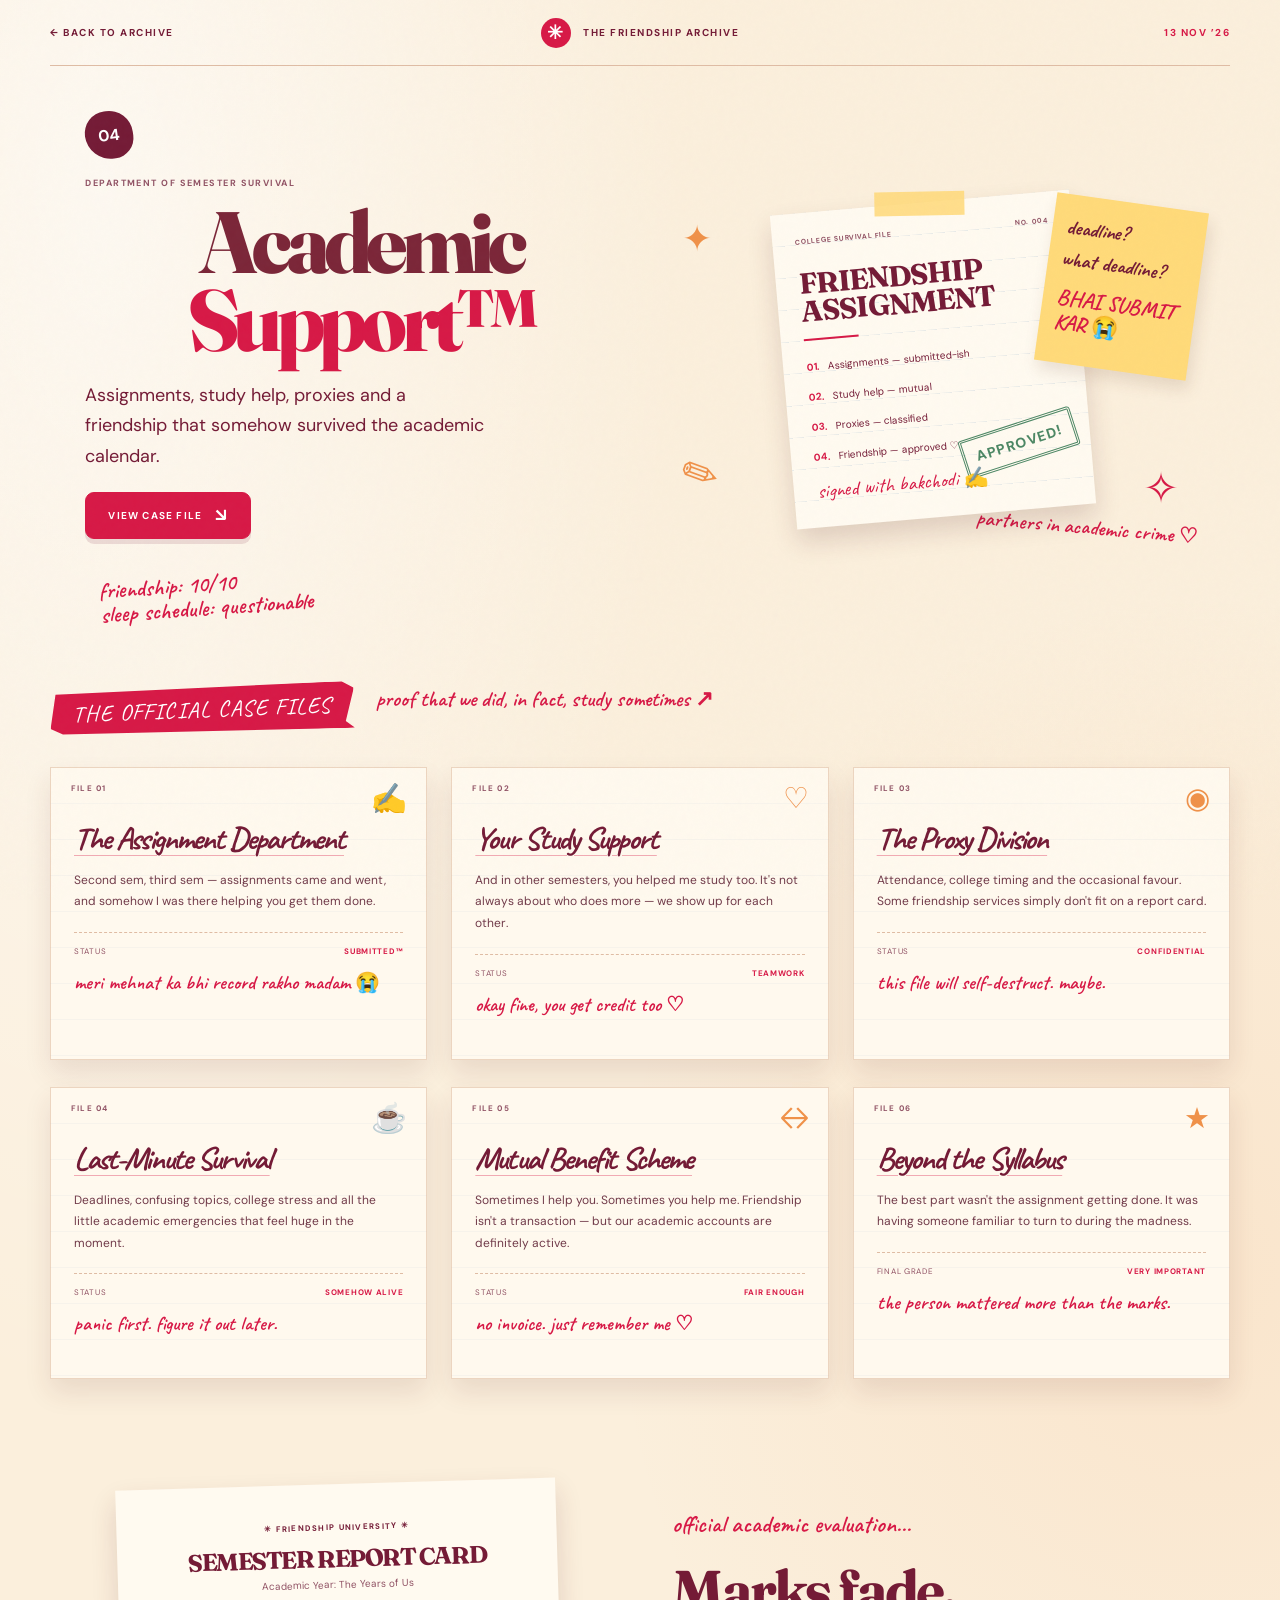
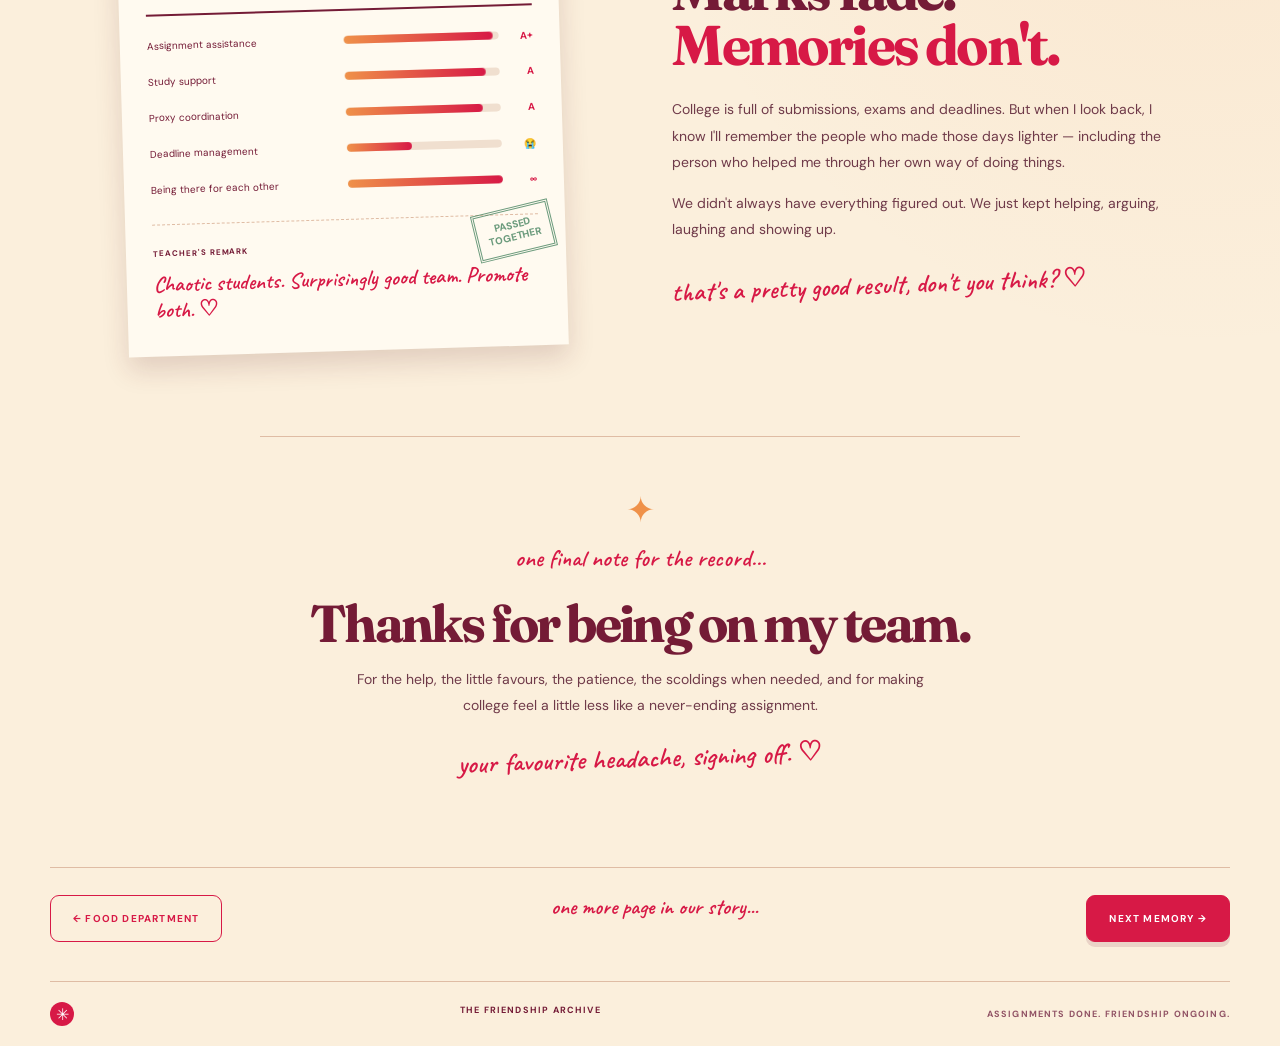
==== pages/academics.html @ fbe8f64c "Add Little Things page, audio assets, and update pages and styles for academics, food, and letter" ====
<!DOCTYPE html>
<html lang="en">
<head>
  <meta charset="UTF-8" />
  <meta name="viewport" content="width=device-width, initial-scale=1.0" />
  <meta name="theme-color" content="#fbefdc" />
  <meta name="description" content="Assignments, study sessions, proxies and semester survival — a little academic scrapbook for Darshika." />

  <title>04 — Academic Support™ | The Friendship Archive</title>

  <link rel="preconnect" href="https://fonts.googleapis.com" />
  <link rel="preconnect" href="https://fonts.gstatic.com" crossorigin />
  <link href="https://fonts.googleapis.com/css2?family=Caveat:wght@400;500;600;700&family=DM+Sans:wght@400;500;600;700&family=Fraunces:opsz,wght@9..144,600;9..144,700;9..144,800&display=swap" rel="stylesheet" />

  <link rel="stylesheet" href="../css/styles.css" />
  <link rel="stylesheet" href="../css/academics.css" />
</head>

<body class="academics-page">
  <div class="page-transition" aria-hidden="true"></div>

  <header class="academic-header">
    <a href="archive.html" class="academic-back">← BACK TO ARCHIVE</a>

    <a href="index.html" class="academic-brand">
      <span class="academic-brand-icon">✳</span>
      <span>THE FRIENDSHIP ARCHIVE</span>
    </a>

    <span class="academic-date">13 NOV ’26</span>
  </header>

  <main>
    <!-- HERO -->
    <section class="academic-hero academic-reveal">
      <div class="academic-hero-copy">
        <span class="academic-number">04</span>
        <p class="academic-eyebrow">DEPARTMENT OF SEMESTER SURVIVAL</p>

        <h1>Academic<br /><span>Support™</span></h1>

        <p class="academic-intro">
          Assignments, study help, proxies and a friendship that somehow
          survived the academic calendar.
        </p>

        <a href="#academic-memories" class="academic-button">
          VIEW CASE FILE <span>↘</span>
        </a>

        <p class="academic-handwriting academic-hero-note">
          friendship: 10/10<br />sleep schedule: questionable
        </p>
      </div>

      <div class="academic-hero-art">
        <span class="academic-doodle academic-star-one">✦</span>
        <span class="academic-doodle academic-star-two">✧</span>

        <div class="academic-paper">
          <span class="academic-tape"></span>
          <div class="academic-paper-top">
            <span>COLLEGE SURVIVAL FILE</span>
            <span>NO. 004</span>
          </div>

          <h2>FRIENDSHIP<br />ASSIGNMENT</h2>
          <div class="academic-paper-line"></div>

          <p><span>01.</span> Assignments — submitted-ish</p>
          <p><span>02.</span> Study help — mutual</p>
          <p><span>03.</span> Proxies — classified</p>
          <p><span>04.</span> Friendship — approved ♡</p>

          <div class="academic-approved">APPROVED!</div>
          <p class="academic-paper-sign">signed with bakchodi ✍</p>
        </div>

        <div class="academic-sticky">
          <p>deadline?</p>
          <p>what deadline?</p>
          <p class="academic-sticky-red">BHAI SUBMIT KAR 😭</p>
        </div>

        <span class="academic-pencil">✎</span>
        <span class="academic-hero-caption academic-handwriting">
          partners in academic crime ♡
        </span>
      </div>
    </section>

    <!-- MEMORY SECTION -->
    <section class="academic-memories" id="academic-memories">
      <div class="academic-section-heading">
        <span class="academic-ribbon">THE OFFICIAL CASE FILES</span>
        <p class="academic-handwriting">proof that we did, in fact, study sometimes ↗</p>
      </div>

      <div class="academic-grid">
        <article class="academic-card academic-card-one academic-reveal">
          <span class="academic-file-number">FILE 01</span>
          <span class="academic-card-icon">✍</span>
          <h2>The Assignment Department</h2>
          <p>
            Second sem, third sem — assignments came and went, and somehow
            I was there helping you get them done.
          </p>
          <div class="academic-card-footer">
            <span>STATUS</span>
            <strong>SUBMITTED™</strong>
          </div>
          <p class="academic-handwriting">meri mehnat ka bhi record rakho madam 😭</p>
        </article>

        <article class="academic-card academic-card-two academic-reveal">
          <span class="academic-file-number">FILE 02</span>
          <span class="academic-card-icon">♡</span>
          <h2>Your Study Support</h2>
          <p>
            And in other semesters, you helped me study too. It's not always
            about who does more — we show up for each other.
          </p>
          <div class="academic-card-footer">
            <span>STATUS</span>
            <strong>TEAMWORK</strong>
          </div>
          <p class="academic-handwriting">okay fine, you get credit too ♡</p>
        </article>

        <article class="academic-card academic-card-three academic-reveal">
          <span class="academic-file-number">FILE 03</span>
          <span class="academic-card-icon">◉</span>
          <h2>The Proxy Division</h2>
          <p>
            Attendance, college timing and the occasional favour. Some
            friendship services simply don't fit on a report card.
          </p>
          <div class="academic-card-footer">
            <span>STATUS</span>
            <strong>CONFIDENTIAL</strong>
          </div>
          <p class="academic-handwriting">this file will self-destruct. maybe.</p>
        </article>

        <article class="academic-card academic-card-four academic-reveal">
          <span class="academic-file-number">FILE 04</span>
          <span class="academic-card-icon">☕</span>
          <h2>Last-Minute Survival</h2>
          <p>
            Deadlines, confusing topics, college stress and all the little
            academic emergencies that feel huge in the moment.
          </p>
          <div class="academic-card-footer">
            <span>STATUS</span>
            <strong>SOMEHOW ALIVE</strong>
          </div>
          <p class="academic-handwriting">panic first. figure it out later.</p>
        </article>

        <article class="academic-card academic-card-five academic-reveal">
          <span class="academic-file-number">FILE 05</span>
          <span class="academic-card-icon">↔</span>
          <h2>Mutual Benefit Scheme</h2>
          <p>
            Sometimes I help you. Sometimes you help me. Friendship isn't
            a transaction — but our academic accounts are definitely active.
          </p>
          <div class="academic-card-footer">
            <span>STATUS</span>
            <strong>FAIR ENOUGH</strong>
          </div>
          <p class="academic-handwriting">no invoice. just remember me ♡</p>
        </article>

        <article class="academic-card academic-card-six academic-reveal">
          <span class="academic-file-number">FILE 06</span>
          <span class="academic-card-icon">★</span>
          <h2>Beyond the Syllabus</h2>
          <p>
            The best part wasn't the assignment getting done. It was having
            someone familiar to turn to during the madness.
          </p>
          <div class="academic-card-footer">
            <span>FINAL GRADE</span>
            <strong>VERY IMPORTANT</strong>
          </div>
          <p class="academic-handwriting">the person mattered more than the marks.</p>
        </article>
      </div>
    </section>

    <!-- REPORT CARD -->
    <section class="academic-report academic-reveal">
      <div class="academic-report-paper">
        <div class="academic-report-heading">
          <span>✳ FRIENDSHIP UNIVERSITY ✳</span>
          <h2>SEMESTER REPORT CARD</h2>
          <p>Academic Year: The Years of Us</p>
        </div>

        <div class="academic-report-row">
          <span>Assignment assistance</span>
          <div class="academic-grade-bar"><span style="--grade: 96%"></span></div>
          <strong>A+</strong>
        </div>

        <div class="academic-report-row">
          <span>Study support</span>
          <div class="academic-grade-bar"><span style="--grade: 91%"></span></div>
          <strong>A</strong>
        </div>

        <div class="academic-report-row">
          <span>Proxy coordination</span>
          <div class="academic-grade-bar"><span style="--grade: 88%"></span></div>
          <strong>A</strong>
        </div>

        <div class="academic-report-row">
          <span>Deadline management</span>
          <div class="academic-grade-bar"><span style="--grade: 42%"></span></div>
          <strong>😭</strong>
        </div>

        <div class="academic-report-row">
          <span>Being there for each other</span>
          <div class="academic-grade-bar"><span style="--grade: 100%"></span></div>
          <strong>∞</strong>
        </div>

        <div class="academic-report-bottom">
          <span>TEACHER'S REMARK</span>
          <p class="academic-handwriting">
            Chaotic students. Surprisingly good team. Promote both. ♡
          </p>
        </div>

        <span class="academic-report-stamp">PASSED<br />TOGETHER</span>
      </div>

      <div class="academic-report-copy">
        <p class="academic-handwriting">official academic evaluation...</p>
        <h2>Marks fade.<br /><span>Memories don't.</span></h2>
        <p>
          College is full of submissions, exams and deadlines. But when I
          look back, I know I'll remember the people who made those days
          lighter — including the person who helped me through her own way
          of doing things.
        </p>
        <p>
          We didn't always have everything figured out. We just kept helping,
          arguing, laughing and showing up.
        </p>
        <p class="academic-handwriting academic-report-signoff">
          that's a pretty good result, don't you think? ♡
        </p>
      </div>
    </section>

    <!-- FINAL NOTE -->
    <section class="academic-ending academic-reveal">
      <span class="academic-ending-star">✦</span>
      <p class="academic-handwriting">one final note for the record...</p>
      <h2>Thanks for being on my team.</h2>
      <p>
        For the help, the little favours, the patience, the scoldings when
        needed, and for making college feel a little less like a never-ending
        assignment.
      </p>
      <p class="academic-handwriting academic-ending-signature">
        your favourite headache, signing off. ♡
      </p>
    </section>

    <!-- NAVIGATION -->
    <nav class="academic-navigation" aria-label="Memory navigation">
      <a href="food.html" class="academic-button academic-button-outline">← FOOD DEPARTMENT</a>
      <p class="academic-handwriting">one more page in our story...</p>
      <a href="letter.html" class="academic-button">NEXT MEMORY →</a>
    </nav>
  </main>

  <footer class="academic-footer">
    <span>✳</span>
    <p>THE FRIENDSHIP ARCHIVE</p>
    <span>ASSIGNMENTS DONE. FRIENDSHIP ONGOING.</span>
  </footer>

  <script src="../js/academics.js"></script>
</body>
</html>
---- css/styles.css ----
@import url('https://fonts.googleapis.com/css2?family=Caveat:wght@400;500;600;700&family=DM+Sans:wght@400;500;600;700;800&family=Fraunces:opsz,wght@9..144,500;9..144,600;9..144,700;9..144,800&display=swap');

:root {
  --red: #f52b50;
  --red-deep: #c92342;
  --yellow: #ffcf40;
  --orange: #ff8b42;
  --cream: #fff0e7;
  --paper: #fffaf4;
  --berry: #7b2638;
  --ink: #3c2028;
  --line: rgba(123, 38, 56, .18);
  --display: "Fraunces", Georgia, serif;
  --body: "DM Sans", Arial, sans-serif;
  --hand: "Caveat", cursive;
  --page: min(1120px, calc(100% - 48px));
}
* { box-sizing: border-box; }
html { scroll-behavior: smooth; }
body {
  margin: 0; color: var(--berry); background: var(--cream);
  font-family: var(--body); overflow-x: hidden;
}
body::before {
  content: ""; position: fixed; inset: 0; pointer-events: none; z-index: 10;
  opacity: .12; background-image: url("data:image/svg+xml,%3Csvg viewBox='0 0 180 180' xmlns='http://www.w3.org/2000/svg'%3E%3Cfilter id='n'%3E%3CfeTurbulence type='fractalNoise' baseFrequency='.9' numOctaves='3' stitchTiles='stitch'/%3E%3C/filter%3E%3Crect width='100%25' height='100%25' filter='url(%23n)' opacity='.2'/%3E%3C/svg%3E");
}
a { color: inherit; text-decoration: none; }
.topbar {
  width: var(--page); margin: auto; height: 78px; display: flex; align-items: center;
  justify-content: space-between; border-bottom: 1px solid var(--line); position: relative; z-index: 2;
}
.brand { display: inline-flex; align-items: center; gap: 10px; font-size: 11px; font-weight: 800; letter-spacing: .13em; }
.brand-mark { display: grid; place-items: center; width: 30px; height: 30px; background: var(--red); color: white; border-radius: 50%; font-size: 19px; }
.top-date { font-size: 11px; font-weight: 800; letter-spacing: .12em; }
.top-date span { color: var(--red); }
.section-wrap { width: var(--page); max-width: 1120px; margin-inline: auto; position: relative; }
.hero { min-height: 690px; padding: 76px 0 48px; display: flex; flex-direction: column; align-items: center; }
.hero-kicker, .section-label { font-size: 10px; font-weight: 800; letter-spacing: .16em; display: flex; align-items: center; gap: 10px; }
.tiny-star { color: var(--red); font-size: 16px; }
.hero-title-wrap { position: relative; margin: 25px 0 0; }
h1, h2, h3, p { margin-top: 0; }
h1 { font-family: var(--display); font-weight: 800; font-size: clamp(64px, 10.2vw, 126px); letter-spacing: -.075em; line-height: .96; margin-bottom: 32px; text-align: center; color: var(--berry); }
h1 span { color: var(--red); display: block; }
.burst { position: absolute; right: -35px; top: 5px; font-size: 50px; color: var(--orange); transform: rotate(15deg); }
.hand-note { font-family: var(--hand); font-size: 23px; font-weight: 600; line-height: 1.1; }
.note-left { position: absolute; left: -75px; top: 4px; transform: rotate(-12deg); color: var(--red); }
.hero-card {
  width: min(530px, 92%); background: var(--yellow); border: 2px solid var(--berry);
  padding: 36px 32px 30px; text-align: center; position: relative; transform: rotate(-1deg);
  box-shadow: 8px 9px 0 var(--red);
}
.tape { position: absolute; width: 80px; height: 22px; background: rgba(255,255,255,.56); top: -11px; }
.tape-left { left: 28px; transform: rotate(-9deg); }.tape-right { right: 25px; transform: rotate(8deg); }
.hero-subtitle { font-family: var(--display); font-size: clamp(25px, 4vw, 38px); font-weight: 700; line-height: 1.13; margin-bottom: 13px; letter-spacing: -.04em; }
.doodle-row { display: flex; justify-content: center; gap: 22px; font-size: 22px; color: var(--red); margin: 12px 0; }
.doodle-row span:nth-child(2) { color: var(--berry); }.doodle-row span:nth-child(3) { color: var(--orange); }
.hero-aside { font-family: var(--hand); font-size: 24px; margin: 0 0 22px; }
.primary-btn { display: inline-flex; align-items: center; gap: 18px; background: var(--red); color: white; border: 2px solid var(--berry); padding: 15px 21px; font-size: 11px; font-weight: 800; letter-spacing: .08em; box-shadow: 4px 4px 0 var(--berry); transition: transform .2s, box-shadow .2s; }
.primary-btn:hover { transform: translate(3px,3px); box-shadow: 1px 1px 0 var(--berry); }
.primary-btn span { font-size: 17px; }
.hero-footer { width: min(650px, 100%); display: flex; justify-content: space-between; align-items: center; margin-top: 36px; gap: 12px; }
.hero-footer .hand-note { font-size: 20px; transform: rotate(-3deg); }
.footer-doodles { font-size: 23px; white-space: nowrap; }
.vertical-note { position: absolute; right: -18px; top: 45%; writing-mode: vertical-rl; font-size: 9px; letter-spacing: .18em; font-weight: 800; color: #b27d7b; }
.sticker { position: absolute; display: grid; place-items: center; text-align: center; font-weight: 800; font-size: 11px; line-height: 1.1; }
.sticker-sun { top: 110px; left: 5%; width: 86px; height: 86px; background: var(--orange); border-radius: 48% 52% 45% 55%; color: white; transform: rotate(-12deg); box-shadow: 3px 4px 0 var(--berry); }
.sticker-cherry { top: 265px; right: 8%; font-size: 43px; transform: rotate(12deg); }
.scribble-one { position: absolute; right: 13%; top: 190px; color: var(--red); font-family: var(--hand); font-size: 24px; transform: rotate(8deg); }
.intro { padding: 95px 0 115px; border-top: 1px dashed rgba(123,38,56,.25); }
.section-label { color: var(--red-deep); }
.section-label > span:first-child { background: var(--red); color: white; border-radius: 50%; width: 27px; height: 27px; display: grid; place-items: center; letter-spacing: 0; }
.label-line { height: 1px; flex: 1; background: var(--line); }
.intro-grid { display: grid; grid-template-columns: 1.1fr .7fr; gap: 60px; align-items: end; margin: 45px 0 62px; }
.eyebrow { color: var(--red-deep); text-transform: uppercase; font-size: 10px; font-weight: 800; letter-spacing: .16em; margin-bottom: 15px; }
h2 { font-family: var(--display); font-size: clamp(43px, 6.5vw, 75px); line-height: .99; letter-spacing: -.06em; margin-bottom: 0; font-weight: 700; }
h2 em { color: var(--red); font-weight: 600; }
.intro-copy { max-width: 340px; font-size: 15px; line-height: 1.85; margin: 0 0 5px; }
.intro-copy .hand-note { color: var(--red); white-space: nowrap; }
.memory-grid { display: grid; grid-template-columns: repeat(4, 1fr); gap: 18px; }
.memory-card { min-height: 255px; padding: 22px 20px 20px; border: 1.5px solid var(--berry); position: relative; display: flex; flex-direction: column; box-shadow: 5px 6px 0 var(--berry); transition: transform .25s ease, box-shadow .25s ease; }
.memory-card:hover { transform: translateY(-8px) rotate(0deg); box-shadow: 8px 12px 0 var(--berry); }
.card-red { background: var(--red); color: white; }.card-yellow { background: var(--yellow); }.card-cream { background: var(--paper); }.card-orange { background: var(--orange); }
.tilt-left { transform: rotate(-2deg); }.tilt-right { transform: rotate(2deg); }
.card-index { font-size: 8px; letter-spacing: .13em; font-weight: 800; opacity: .8; }
.card-emoji { font-size: 31px; margin: 24px 0 13px; }
.memory-card h3 { font-family: var(--display); font-size: 23px; line-height: 1.05; letter-spacing: -.04em; margin-bottom: 10px; }
.memory-card p { font-size: 12px; line-height: 1.6; margin-bottom: 24px; }
.card-scribble { font-family: var(--hand); font-size: 20px; margin-top: auto; transform: rotate(-3deg); }
.promise { padding: 25px 0 110px; }
.promise-panel { margin: 40px auto 0; max-width: 770px; padding: 54px clamp(25px, 7vw, 80px) 45px; background: var(--paper); border: 2px solid var(--berry); box-shadow: 9px 10px 0 var(--yellow); position: relative; }
.promise-panel h2 { font-size: clamp(48px, 7vw, 82px); margin-bottom: 20px; }
.promise-copy { line-height: 1.7; font-size: 14px; max-width: 480px; }
.receipt { max-width: 500px; background: #fff8e9; border: 1px dashed #bd8b7c; padding: 23px 22px 15px; margin-top: 28px; font-size: 11px; }
.receipt-row { display: flex; justify-content: space-between; gap: 12px; padding: 10px 0; border-bottom: 1px dotted #e0c5b8; }
.receipt-row strong { font-size: 9px; letter-spacing: .05em; text-align: right; }
.status { color: var(--red); }
.receipt-divider { height: 6px; border-top: 1px dashed #bd8b7c; border-bottom: 1px dashed #bd8b7c; margin-top: 12px; }
.receipt-foot { font-family: var(--hand); font-size: 22px; text-align: center; margin: 15px 0 0; }
.promise-sticker { position: absolute; top: 75px; right: 8%; background: var(--red); color: white; width: 82px; height: 82px; display: grid; place-items: center; text-align: center; border-radius: 50%; font-size: 10px; font-weight: 800; transform: rotate(12deg); box-shadow: 3px 4px 0 var(--berry); }
.promise-note { display: block; text-align: right; color: var(--red); margin-top: 22px; transform: rotate(-2deg); }
.ending { min-height: 480px; background: var(--red); color: white; padding: 80px 8%; margin-bottom: 60px; overflow: hidden; }
.ending .eyebrow { color: #ffe29a; }.ending h2 { font-size: clamp(50px, 8vw, 90px); }.ending h2 em { color: var(--yellow); }
.ending-copy { max-width: 430px; font-size: 14px; line-height: 1.8; margin-top: 25px; color: #fff0e7; }
.ending-spark { position: absolute; right: 16%; top: 54px; font-size: 62px; color: var(--yellow); transform: rotate(14deg); }
.signature { font-family: var(--hand); font-size: 26px; margin-top: 35px; }.signature span { color: var(--yellow); }
.sticker-star { right: 8%; bottom: 60px; background: var(--yellow); color: var(--berry); width: 105px; height: 105px; clip-path: polygon(50% 0%,61% 13%,78% 7%,83% 25%,100% 34%,89% 50%,100% 67%,80% 75%,77% 94%,58% 88%,45% 100%,34% 83%,15% 86%,17% 66%,0 54%,13% 38%,8% 20%,29% 20%); transform: rotate(9deg); }
.footer { width: var(--page); margin: auto; padding: 0 0 28px; display: flex; justify-content: space-between; gap: 15px; font-size: 9px; letter-spacing: .1em; font-weight: 800; color: #a86b71; }
@media (max-width: 850px) {
  .memory-grid { grid-template-columns: repeat(2, 1fr); gap: 22px; }
  .intro-grid { gap: 30px; grid-template-columns: 1fr .8fr; }
  .sticker-sun { left: 0; top: 90px; transform: scale(.8) rotate(-12deg); }
  .sticker-cherry { right: 2%; top: 260px; }
  .scribble-one { right: 4%; }
  .vertical-note { display: none; }
}
@media (max-width: 600px) {
  :root { --page: calc(100% - 34px); }
  .topbar { height: 65px; }.brand { font-size: 9px; gap: 7px; letter-spacing: .08em; }.brand-mark { width: 26px; height: 26px; }
  .hero { min-height: auto; padding: 72px 0 55px; }
  .hero-kicker { font-size: 8px; letter-spacing: .11em; }
  .hero-title-wrap { margin-top: 38px; width: 100%; }
  h1 { font-size: clamp(57px, 16vw, 88px); margin-bottom: 27px; }
  .note-left { left: 2px; top: -28px; font-size: 20px; }.burst { right: 1px; top: -19px; font-size: 34px; }
  .hero-card { width: calc(100% - 12px); padding: 31px 17px 25px; box-shadow: 5px 6px 0 var(--red); }
  .hero-subtitle { font-size: 29px; }.hero-aside { font-size: 21px; }
  .sticker-sun { top: 10px; left: -10px; width: 65px; height: 65px; font-size: 9px; }
  .sticker-cherry { top: 265px; right: -5px; font-size: 31px; }.scribble-one { top: auto; bottom: 28px; right: 7px; font-size: 20px; }
  .hero-footer { margin-top: 27px; align-items: flex-start; }.hero-footer .hand-note { font-size: 18px; max-width: 220px; }.footer-doodles { font-size: 18px; }
  .intro { padding: 68px 0 80px; }.section-label { font-size: 8px; letter-spacing: .1em; gap: 7px; }.section-label > span:first-child { width: 24px; height: 24px; }
  .intro-grid { display: block; margin: 35px 0 43px; }.intro-grid h2 { font-size: 49px; }.intro-copy { margin-top: 23px; font-size: 14px; }
  .memory-grid { gap: 15px; }.memory-card { min-height: 238px; padding: 17px 14px; box-shadow: 4px 5px 0 var(--berry); }.card-emoji { margin: 22px 0 12px; font-size: 27px; }.memory-card h3 { font-size: 20px; }.memory-card p { font-size: 11px; }.card-index { font-size: 7px; }
  .promise { padding: 10px 0 80px; }.promise-panel { padding: 43px 20px 32px; margin-top: 32px; box-shadow: 6px 7px 0 var(--yellow); }.promise-panel h2 { font-size: 56px; }.promise-sticker { top: 18px; right: 12px; width: 65px; height: 65px; font-size: 8px; }.promise-panel .eyebrow { max-width: 180px; line-height: 1.5; }.promise-copy { font-size: 13px; }.receipt { padding: 15px 12px 12px; }.receipt-row { font-size: 10px; }.receipt-row strong { font-size: 8px; }.receipt-foot { font-size: 20px; }
  .ending { min-height: 440px; padding: 65px 24px 90px; margin-bottom: 38px; }.ending h2 { font-size: 58px; }.ending-spark { right: 10%; top: 34px; font-size: 43px; }.ending-copy { max-width: 300px; font-size: 13px; }.sticker-star { right: 18px; bottom: 25px; width: 78px; height: 78px; font-size: 9px; }.signature { max-width: 250px; font-size: 23px; }
  .footer { flex-wrap: wrap; justify-content: center; font-size: 8px; padding-bottom: 22px; }.footer span:nth-child(2) { display: none; }
}
@media (prefers-reduced-motion: reduce) {
  *, *::before, *::after { scroll-behavior: auto !important; transition-duration: .01ms !important; animation-duration: .01ms !important; animation-iteration-count: 1 !important; }
}

/* =========================================
   HOME HERO — COMPACT FIRST SCREEN
   The Darshika Archive | Birthday Edition
========================================= */

.hero {
  min-height: calc(100svh - 79px);
  padding: clamp(22px, 4vh, 38px) 0 22px;
  justify-content: center;
}

.hero-kicker {
  margin-bottom: 0;
}

.hero-title-wrap {
  margin-top: 15px;
}

h1 {
  font-size: clamp(64px, 8.5vw, 112px);
  line-height: 0.88;
  margin-bottom: 23px;
}

.hero-card {
  padding: 25px 28px 23px;
}

.hero-subtitle {
  font-size: clamp(25px, 3.2vw, 35px);
  margin-bottom: 10px;
}

.doodle-row {
  margin: 8px 0;
}

.hero-aside {
  margin-bottom: 17px;
  font-size: 22px;
}

.primary-btn {
  padding: 13px 19px;
}

.hero-footer {
  margin-top: 22px;
}

.sticker-sun {
  top: 38px;
}

.sticker-cherry {
  top: 155px;
}

.scribble-one {
  top: 100px;
}

/* Short laptop screens */
@media (min-width: 601px) and (max-height: 800px) {
  .hero {
    padding-top: 18px;
    padding-bottom: 12px;
  }

  h1 {
    font-size: clamp(58px, 7.5vw, 90px);
    margin-bottom: 17px;
  }

  .hero-card {
    padding: 20px 26px 18px;
  }

  .hero-footer {
    margin-top: 14px;
  }

  .sticker-sun {
    top: 18px;
  }
}

/* Mobile first-screen optimisation */
@media (max-width: 600px) {
  .hero {
    min-height: calc(100svh - 66px);
    padding: 22px 0 18px;
    justify-content: center;
  }

  .hero-kicker {
    font-size: 8px;
    gap: 6px;
    letter-spacing: 0.08em;
  }

  .hero-title-wrap {
    margin-top: 26px;
  }

  h1 {
    font-size: clamp(54px, 13.5vw, 78px);
    line-height: 0.91;
    margin-bottom: 21px;
  }

  .hero-card {
    width: calc(100% - 14px);
    padding: 23px 15px 21px;
  }

  .hero-subtitle {
    font-size: clamp(25px, 7vw, 30px);
  }

  .doodle-row {
    margin: 7px 0;
  }

  .hero-aside {
    font-size: 20px;
    margin-bottom: 16px;
  }

  .primary-btn {
    padding: 13px 15px;
    gap: 12px;
    font-size: 10px;
  }

  .hero-footer {
    margin-top: 19px;
  }

  .sticker-sun {
    top: 5px;
    left: -5px;
    width: 54px;
    height: 54px;
    font-size: 8px;
  }

  .sticker-cherry {
    top: auto;
    bottom: 105px;
    right: -3px;
    font-size: 25px;
  }

  .scribble-one {
    top: auto;
    bottom: 8px;
    right: 5px;
    font-size: 18px;
  }
}

/* Page transition overlay */
.page-transition {
  position: fixed;
  inset: 0;
  z-index: 9999;
  background: var(--red);
  transform: translateY(100%);
  pointer-events: none;
}

.page-transition.is-active {
  animation: archive-open 650ms cubic-bezier(.76, 0, .24, 1) forwards;
}

@keyframes archive-open {
  0% {
    transform: translateY(100%);
  }

  100% {
    transform: translateY(0);
  }
}

@media (prefers-reduced-motion: reduce) {
  .page-transition.is-active {
    animation-duration: 150ms;
  }
}

/* =========================================
   INFINITE BIRTHDAY MARQUEE
========================================= */

.birthday-marquee {
  width: 100%;
  overflow: hidden;
  position: relative;
  z-index: 3;
  background: var(--red);
  color: #fffaf4;
  border-top: 1px solid var(--berry);
  border-bottom: 1px solid var(--berry);
  padding: 13px 0;
  transform: rotate(-1deg) scale(1.02);
  margin: 5px 0 0;
}

.marquee-track {
  display: flex;
  width: max-content;
  animation: birthday-scroll 28s linear infinite;
  will-change: transform;
}

.marquee-group {
  display: flex;
  flex-shrink: 0;
  align-items: center;
  gap: 30px;
  padding-right: 30px;
  white-space: nowrap;
}

.marquee-group span {
  font-family: var(--body);
  font-size: 11px;
  font-weight: 800;
  letter-spacing: 0.15em;
}

.marquee-group .marquee-star {
  color: var(--yellow);
  font-size: 19px;
}

.marquee-group .marquee-heart {
  color: var(--yellow);
  font-family: var(--hand);
  font-size: 25px;
}

/* Seamless continuous movement */
@keyframes birthday-scroll {
  from {
    transform: translateX(0);
  }

  to {
    transform: translateX(-50%);
  }
}

/* Slightly faster on small screens */
@media (max-width: 600px) {
  .birthday-marquee {
    padding: 12px 0;
    margin-top: 3px;
  }

  .marquee-track {
    animation-duration: 21s;
  }

  .marquee-group {
    gap: 22px;
    padding-right: 22px;
  }

  .marquee-group span {
    font-size: 9px;
    letter-spacing: 0.12em;
  }
}

/* Accessibility: respect reduced-motion preference */
@media (prefers-reduced-motion: reduce) {
  .marquee-track {
    animation: none;
    transform: none;
  }
}

/* =========================================
   BIRTHDAY INTRO PRELOADER
========================================= */

.birthday-loader {
  position: fixed;
  inset: 0;
  z-index: 10000;
  display: grid;
  place-items: center;
  overflow: hidden;
  background: var(--cream);
  color: var(--berry);
  opacity: 1;
  visibility: visible;
  transition: opacity 700ms ease, visibility 700ms ease;
}

.birthday-loader.is-leaving {
  opacity: 0;
  visibility: hidden;
  pointer-events: none;
}

.loader-content {
  width: min(90%, 580px);
  padding: 36px 20px;
  text-align: center;
  animation: loader-arrive 850ms cubic-bezier(.2,.8,.2,1) both;
}

.loader-eyebrow,
.loader-bottom {
  display: block;
  font-family: var(--body);
  font-size: 10px;
  font-weight: 800;
  letter-spacing: .18em;
}

.loader-eyebrow {
  color: var(--red-deep);
  margin-bottom: 22px;
}

.loader-cake {
  font-size: clamp(48px, 8vw, 70px);
  margin-bottom: 16px;
  animation: cake-bounce 1.4s ease-in-out infinite;
}

.loader-title {
  font-family: var(--hand);
  font-size: clamp(55px, 10vw, 92px);
  line-height: .88;
  font-weight: 700;
  letter-spacing: -.035em;
  margin: 0 0 22px;
  transform: rotate(-3deg);
}

.loader-title span {
  display: block;
  color: var(--red);
  margin-top: 12px;
}

.loader-note {
  font-family: var(--hand);
  font-size: clamp(20px, 4vw, 27px);
  margin: 25px 0;
  color: var(--berry);
}

.loader-progress {
  width: min(210px, 65%);
  height: 5px;
  border-radius: 99px;
  background: rgba(123, 38, 56, .12);
  overflow: hidden;
  margin: 28px auto 17px;
}

.loader-progress span {
  display: block;
  height: 100%;
  width: 100%;
  background: var(--red);
  transform: scaleX(0);
  transform-origin: left;
  animation: loader-progress-fill 2.5s ease-in-out forwards;
}

.loader-bottom {
  font-size: 8px;
  color: #a86b71;
}

.loader-spark {
  position: absolute;
  color: var(--red);
  font-size: clamp(25px, 5vw, 44px);
  animation: spark-float 2.6s ease-in-out infinite;
}

.spark-one {
  top: 17%;
  left: 17%;
  color: var(--orange);
}

.spark-two {
  top: 25%;
  right: 17%;
  animation-delay: .5s;
}

.spark-three {
  bottom: 20%;
  left: 20%;
  color: var(--red);
  animation-delay: .9s;
}

.spark-four {
  right: 19%;
  bottom: 17%;
  color: var(--orange);
  animation-delay: .3s;
}

/* Intro animations */
@keyframes loader-arrive {
  from {
    opacity: 0;
    transform: translateY(24px) scale(.96);
  }
  to {
    opacity: 1;
    transform: translateY(0) scale(1);
  }
}

@keyframes cake-bounce {
  0%, 100% { transform: translateY(0) rotate(-4deg); }
  50% { transform: translateY(-9px) rotate(4deg); }
}

@keyframes spark-float {
  0%, 100% { transform: translateY(0) rotate(0deg); }
  50% { transform: translateY(-13px) rotate(15deg); }
}

@keyframes loader-progress-fill {
  to { transform: scaleX(1); }
}

@media (max-width: 600px) {
  .loader-eyebrow { font-size: 8px; }
  .loader-note { margin: 21px 0; }
  .spark-one { left: 9%; top: 19%; }
  .spark-two { right: 9%; top: 22%; }
  .spark-three { left: 10%; bottom: 17%; }
  .spark-four { right: 10%; bottom: 19%; }
}

@media (prefers-reduced-motion: reduce) {
  .loader-content,
  .loader-cake,
  .loader-spark,
  .loader-progress span {
    animation: none;
  }

  .loader-progress span {
    transform: scaleX(1);
  }

  .birthday-loader {
    transition-duration: 150ms;
  }
}

/* ========================================
   PAGE TRANSITIONS
======================================== */

.page-transition {
  position: fixed;
  inset: 0;
  z-index: 9999;
  pointer-events: none;
  background: var(--red);
  transform: translateY(-101%);
  transition: transform 650ms cubic-bezier(.76, 0, .24, 1);
  will-change: transform;
}

body.is-leaving .page-transition {
  transform: translateY(0);
  pointer-events: auto;
}

/* New page begins covered, then reveals itself. */
body.is-entering .page-transition {
  transform: translateY(0);
}

/* Birthday loader */
.birthday-loader {
  transition:
    opacity 500ms ease,
    visibility 500ms ease;
}

.birthday-loader.is-hidden {
  opacity: 0;
  visibility: hidden;
  pointer-events: none;
}

/* Keyboard focus */
.primary-btn:focus-visible,
a:focus-visible {
  outline: 3px solid var(--berry);
  outline-offset: 5px;
}

/* Respect accessibility preferences */
@media (prefers-reduced-motion: reduce) {
  .page-transition {
    transition: none;
  }

  .birthday-loader {
    transition: none;
  }
}
---- css/academics.css ----
:root {
  --ac-paper: #fbefdc;
  --ac-white: #fff9ee;
  --ac-ink: #741b36;
  --ac-red: #d71946;
  --ac-red-dark: #a40f34;
  --ac-yellow: #ffda79;
  --ac-orange: #ef9149;
  --ac-muted: #915365;
  --ac-line: #dfbca4;
  --ac-shadow: 0 13px 25px rgba(93, 34, 35, .11);
}

.academics-page {
  background:
    radial-gradient(ellipse at 8% 7%, rgba(255, 255, 255, .6), transparent 35%),
    radial-gradient(ellipse at 94% 48%, rgba(239, 145, 73, .11), transparent 35%),
    var(--ac-paper);
  color: var(--ac-ink);
  font-family: "DM Sans", sans-serif;
  overflow-x: hidden;
}

.academics-page *,
.academics-page *::before,
.academics-page *::after {
  box-sizing: border-box;
}

.academics-page a {
  color: inherit;
  text-decoration: none;
}

.academics-page::before {
  content: "";
  position: fixed;
  inset: 0;
  z-index: 20;
  pointer-events: none;
  opacity: .1;
  background-image: url("data:image/svg+xml,%3Csvg viewBox='0 0 180 180' xmlns='http://www.w3.org/2000/svg'%3E%3Cfilter id='n'%3E%3CfeTurbulence type='fractalNoise' baseFrequency='.82' numOctaves='3' stitchTiles='stitch'/%3E%3C/filter%3E%3Crect width='100%25' height='100%25' filter='url(%23n)' opacity='.2'/%3E%3C/svg%3E");
}

.academic-header,
.academics-page main,
.academic-footer {
  width: min(1180px, calc(100% - 64px));
  margin-inline: auto;
}

/* HEADER */

.academic-header {
  min-height: 66px;
  display: grid;
  grid-template-columns: 1fr auto 1fr;
  align-items: center;
  gap: 18px;
  border-bottom: 1px solid var(--ac-line);
  position: relative;
  z-index: 2;
}

.academic-back,
.academic-date,
.academic-brand {
  font-size: 10px;
  font-weight: 700;
  letter-spacing: .15em;
}

.academic-back {
  justify-self: start;
  transition: color .25s ease, transform .25s ease;
}

.academic-back:hover {
  color: var(--ac-red);
  transform: translateX(-4px);
}

.academic-brand {
  display: flex;
  align-items: center;
  gap: 12px;
  white-space: nowrap;
}

.academic-brand-icon {
  width: 30px;
  height: 30px;
  display: grid;
  place-items: center;
  border-radius: 50%;
  background: var(--ac-red);
  color: white;
  font-size: 19px;
}

.academic-date {
  justify-self: end;
  color: var(--ac-red);
}

/* HERO */

.academic-hero {
  min-height: 460px;
  padding: 45px 3% 48px;
  display: grid;
  grid-template-columns: 1fr .95fr;
  align-items: center;
  gap: 35px;
}

.academic-hero-copy {
  position: relative;
  z-index: 1;
}

.academic-number {
  width: 48px;
  height: 48px;
  display: grid;
  place-items: center;
  border-radius: 48% 52% 44% 56%;
  background: var(--ac-ink);
  color: white;
  font-weight: 700;
  transform: rotate(-8deg);
  margin-bottom: 16px;
}

.academic-eyebrow {
  font-size: 9px;
  font-weight: 700;
  letter-spacing: .16em;
  line-height: 1.8;
  color: var(--ac-muted);
}

.academic-hero h1 {
  margin: 12px 0 18px;
  font-family: "Fraunces", serif;
  font-size: clamp(57px, 7vw, 87px);
  line-height: .9;
  letter-spacing: -.065em;
}

.academic-hero h1 span {
  color: var(--ac-red);
}

.academic-intro {
  max-width: 405px;
  font-size: clamp(15px, 1.6vw, 18px);
  line-height: 1.7;
  margin: 20px 0;
}

.academic-button {
  min-height: 47px;
  padding: 0 22px;
  display: inline-flex;
  justify-content: center;
  align-items: center;
  gap: 13px;
  border: 1px solid var(--ac-red);
  border-radius: 9px;
  background: var(--ac-red);
  color: white !important;
  box-shadow: 0 5px 0 rgba(117, 27, 54, .13);
  font: inherit;
  font-size: 10px;
  font-weight: 700;
  letter-spacing: .12em;
  cursor: pointer;
  transition: transform .25s ease, box-shadow .25s ease, background .25s ease;
}

.academic-button:hover {
  transform: translateY(-4px) rotate(-1deg);
  box-shadow: 0 10px 18px rgba(117, 27, 54, .17);
  background: var(--ac-red-dark);
}

.academic-button span {
  font-size: 18px;
}

.academic-handwriting {
  font-family: "Caveat", cursive;
  font-weight: 600;
}

.academic-hero-note {
  margin: 22px 0 0 14px;
  color: var(--ac-red);
  font-size: 23px;
  line-height: 1.05;
  transform: rotate(-4deg);
}

/* ASSIGNMENT COLLAGE */

.academic-hero-art {
  min-height: 365px;
  position: relative;
  display: grid;
  place-items: center;
}

.academic-paper {
  width: min(300px, 76%);
  min-height: 315px;
  position: relative;
  z-index: 1;
  padding: 24px 23px;
  background:
    repeating-linear-gradient(
      to bottom,
      transparent 0,
      transparent 31px,
      rgba(93, 139, 184, .15) 32px
    ),
    #fffaf0;
  box-shadow: 0 13px 26px rgba(80, 33, 39, .16);
  transform: rotate(-5deg);
  transition: transform .4s ease;
}

.academic-paper:hover {
  transform: rotate(-1deg) translateY(-5px);
}

.academic-tape {
  position: absolute;
  top: -11px;
  left: 35%;
  width: 90px;
  height: 24px;
  background: rgba(255, 218, 121, .85);
  transform: rotate(4deg);
}

.academic-paper-top {
  display: flex;
  justify-content: space-between;
  gap: 8px;
  font-size: 7px;
  font-weight: 700;
  letter-spacing: .09em;
  color: var(--ac-muted);
}

.academic-paper h2 {
  margin: 24px 0 12px;
  font-family: "Fraunces", serif;
  font-size: 29px;
  line-height: .98;
  letter-spacing: -.03em;
}

.academic-paper-line {
  height: 2px;
  width: 55px;
  background: var(--ac-red);
  margin-bottom: 20px;
}

.academic-paper > p:not(.academic-paper-sign) {
  font-size: 10px;
  margin: 17px 0;
  line-height: 1.3;
}

.academic-paper > p > span {
  color: var(--ac-red);
  font-weight: 700;
  margin-right: 5px;
}

.academic-approved {
  position: absolute;
  right: 13px;
  bottom: 47px;
  padding: 8px 11px;
  border: 3px double #4c8764;
  border-radius: 3px;
  color: #4c8764;
  font-size: 14px;
  font-weight: 800;
  letter-spacing: .07em;
  transform: rotate(-13deg);
}

.academic-paper-sign {
  position: absolute;
  left: 23px;
  bottom: 4px;
  color: var(--ac-red);
  font-family: "Caveat", cursive;
  font-size: 20px;
}

.academic-sticky {
  width: 153px;
  position: absolute;
  top: 25px;
  right: -3px;
  z-index: 3;
  padding: 18px 14px;
  background: var(--ac-yellow);
  box-shadow: 4px 9px 16px rgba(91, 54, 34, .13);
  transform: rotate(8deg);
  font-family: "Caveat", cursive;
  font-size: 20px;
  font-weight: 700;
  line-height: 1.15;
}

.academic-sticky p {
  margin: 3px 0 9px;
}

.academic-sticky .academic-sticky-red {
  margin-top: 15px;
  color: var(--ac-red);
  font-size: 22px;
}

.academic-doodle {
  position: absolute;
  color: var(--ac-orange);
  font-size: 36px;
}

.academic-star-one {
  top: 38px;
  left: 2%;
}

.academic-star-two {
  bottom: 26px;
  right: 3%;
  color: var(--ac-red);
  font-size: 43px;
}

.academic-pencil {
  position: absolute;
  left: 2%;
  bottom: 40px;
  font-size: 43px;
  color: var(--ac-orange);
  transform: rotate(-25deg);
}

.academic-hero-caption {
  position: absolute;
  right: -3px;
  bottom: 2px;
  color: var(--ac-red);
  font-size: 21px;
  transform: rotate(5deg);
}

/* CASE FILES */

.academic-memories {
  padding: 28px 0 75px;
  scroll-margin-top: 24px;
}

.academic-section-heading {
  display: flex;
  align-items: center;
  gap: 22px;
  margin-bottom: 32px;
}

.academic-ribbon {
  display: inline-block;
  padding: 12px 23px;
  color: white;
  background: var(--ac-red);
  font-family: "Caveat", cursive;
  font-size: 23px;
  line-height: 1;
  letter-spacing: .05em;
  transform: rotate(-2deg);
  clip-path: polygon(2% 8%, 96% 0, 100% 15%, 97% 85%, 100% 100%, 4% 93%, 0 80%);
}

.academic-section-heading > p {
  color: var(--ac-red);
  font-size: 22px;
}

.academic-grid {
  display: grid;
  grid-template-columns: repeat(3, minmax(0, 1fr));
  gap: 27px 24px;
}

.academic-card {
  min-height: 280px;
  position: relative;
  padding: 43px 23px 23px;
  border: 1px solid rgba(220, 185, 155, .55);
  background:
    repeating-linear-gradient(
      to bottom,
      transparent 0,
      transparent 35px,
      rgba(93, 139, 184, .09) 36px
    ),
    var(--ac-white);
  box-shadow: var(--ac-shadow);
  transition: transform .3s ease, box-shadow .3s ease;
}

.academic-card-one { transform: rotate(-1deg); }
.academic-card-two { transform: rotate(1.1deg); }
.academic-card-three { transform: rotate(-.8deg); }
.academic-card-four { transform: rotate(1deg); }
.academic-card-five { transform: rotate(-1.1deg); }
.academic-card-six { transform: rotate(.8deg); }

.academic-card:hover {
  transform: translateY(-6px) rotate(0deg);
  box-shadow: 0 18px 30px rgba(93, 34, 35, .15);
}

.academic-file-number {
  position: absolute;
  top: 15px;
  left: 20px;
  font-size: 8px;
  font-weight: 700;
  letter-spacing: .15em;
  color: var(--ac-muted);
}

.academic-card-icon {
  position: absolute;
  top: 11px;
  right: 19px;
  color: var(--ac-orange);
  font-size: 29px;
}

.academic-card h2 {
  margin: 12px 0 14px;
  font-family: "Caveat", cursive;
  font-size: clamp(26px, 2.6vw, 32px);
  line-height: 1.03;
  text-decoration: underline;
  text-decoration-color: rgba(215, 25, 70, .35);
  text-underline-offset: 6px;
  text-decoration-thickness: 1px;
}

.academic-card > p:not(.academic-handwriting) {
  color: #713b4a;
  font-size: 12px;
  line-height: 1.8;
  margin: 14px 0;
}

.academic-card-footer {
  display: flex;
  justify-content: space-between;
  align-items: center;
  gap: 10px;
  border-top: 1px dashed var(--ac-line);
  padding-top: 13px;
  margin-top: 19px;
  font-size: 8px;
  letter-spacing: .09em;
}

.academic-card-footer > span {
  color: var(--ac-muted);
}

.academic-card-footer strong {
  color: var(--ac-red);
  text-align: right;
}

.academic-card .academic-handwriting {
  color: var(--ac-red);
  font-size: 20px;
  line-height: 1.1;
  margin-top: 16px;
}

/* REPORT CARD */

.academic-report {
  display: grid;
  grid-template-columns: .98fr 1.02fr;
  align-items: center;
  gap: clamp(38px, 7vw, 85px);
  padding: 30px 4% 85px;
}

.academic-report-paper {
  width: min(100%, 440px);
  justify-self: center;
  padding: 30px 27px;
  position: relative;
  background: #fffaf0;
  box-shadow: 0 13px 27px rgba(93, 34, 35, .16);
  transform: rotate(-1.7deg);
}

.academic-report-heading {
  text-align: center;
  padding-bottom: 18px;
  border-bottom: 2px solid var(--ac-ink);
}

.academic-report-heading > span {
  font-size: 8px;
  font-weight: 700;
  letter-spacing: .16em;
}

.academic-report-heading h2 {
  font-family: "Fraunces", serif;
  font-size: 24px;
  margin: 12px 0 7px;
}

.academic-report-heading > p {
  font-size: 10px;
  color: var(--ac-muted);
  margin: 0;
}

.academic-report-row {
  display: grid;
  grid-template-columns: 1.2fr 1fr 24px;
  align-items: center;
  gap: 10px;
  margin: 23px 0;
  font-size: 10px;
}

.academic-report-row > strong {
  color: var(--ac-red);
  text-align: right;
}

.academic-grade-bar {
  height: 8px;
  border-radius: 20px;
  background: #f0dfcf;
  overflow: hidden;
}

.academic-grade-bar > span {
  display: block;
  width: var(--grade);
  height: 100%;
  border-radius: inherit;
  background: linear-gradient(90deg, var(--ac-orange), var(--ac-red));
  transform-origin: left;
  animation: grade-fill 1.1s ease both;
}

@keyframes grade-fill {
  from { transform: scaleX(0); }
  to { transform: scaleX(1); }
}

.academic-report-bottom {
  border-top: 1px dashed var(--ac-line);
  margin-top: 28px;
  padding-top: 15px;
}

.academic-report-bottom > span {
  font-size: 8px;
  font-weight: 700;
  letter-spacing: .12em;
}

.academic-report-bottom > p {
  margin: 10px 0 2px;
  font-size: 22px;
  line-height: 1.2;
  color: var(--ac-red);
}

.academic-report-stamp {
  position: absolute;
  right: 12px;
  bottom: 91px;
  padding: 9px 10px;
  border: 3px double #4c8764;
  color: #4c8764;
  text-align: center;
  font-size: 10px;
  font-weight: 800;
  line-height: 1.2;
  transform: rotate(-12deg);
  opacity: .82;
}

.academic-report-copy > .academic-handwriting {
  color: var(--ac-red);
  font-size: 24px;
}

.academic-report-copy h2 {
  margin: 19px 0 23px;
  font-family: "Fraunces", serif;
  font-size: clamp(38px, 4.7vw, 56px);
  line-height: .98;
  letter-spacing: -.05em;
}

.academic-report-copy h2 span {
  color: var(--ac-red);
}

.academic-report-copy > p:not(.academic-handwriting) {
  color: #6f3a49;
  font-size: 14px;
  line-height: 1.9;
}

.academic-report-copy .academic-report-signoff {
  margin-top: 24px;
  font-size: 26px;
  transform: rotate(-2deg);
}

/* ENDING */

.academic-ending {
  position: relative;
  max-width: 760px;
  margin: 0 auto;
  padding: 50px 35px 65px;
  text-align: center;
  border-top: 1px solid var(--ac-line);
}

.academic-ending-star {
  color: var(--ac-orange);
  font-size: 35px;
}

.academic-ending > p:first-of-type {
  margin-top: 10px;
  color: var(--ac-red);
  font-size: 24px;
}

.academic-ending h2 {
  margin: 17px 0;
  font-family: "Fraunces", serif;
  font-size: clamp(34px, 5vw, 52px);
  line-height: 1;
  letter-spacing: -.05em;
}

.academic-ending > p:not(.academic-handwriting) {
  max-width: 570px;
  margin: 0 auto;
  color: #6f3a49;
  font-size: 14px;
  line-height: 1.9;
}

.academic-ending .academic-ending-signature {
  margin-top: 22px;
  color: var(--ac-red);
  font-size: 27px;
  transform: rotate(-2deg);
}

/* NAVIGATION + FOOTER */

.academic-navigation {
  padding: 25px 0 38px;
  border-top: 1px solid var(--ac-line);
  display: flex;
  align-items: center;
  justify-content: space-between;
  gap: 15px;
}

.academic-navigation > p {
  color: var(--ac-red);
  font-size: 22px;
}

.academic-button-outline {
  color: var(--ac-red) !important;
  background: transparent;
  box-shadow: none;
}

.academic-button-outline:hover {
  color: white !important;
}

.academic-footer {
  min-height: 65px;
  border-top: 1px solid var(--ac-line);
  display: flex;
  align-items: center;
  justify-content: space-between;
  gap: 15px;
}

.academic-footer > span:first-child {
  width: 24px;
  height: 24px;
  display: grid;
  place-items: center;
  border-radius: 50%;
  background: var(--ac-red);
  color: white;
}

.academic-footer p,
.academic-footer > span:last-child {
  font-size: 9px;
  font-weight: 700;
  letter-spacing: .13em;
}

.academic-footer > span:last-child {
  color: var(--ac-muted);
  text-align: right;
}

/* ENTRANCE REVEAL */

.academic-reveal {
  opacity: 0;
  transform: translateY(22px);
  transition: opacity .7s ease, transform .7s cubic-bezier(.2, .75, .25, 1);
}

.academic-reveal.academic-visible {
  opacity: 1;
  transform: translateY(0);
}

@media (prefers-reduced-motion: reduce) {
  .academic-reveal,
  .academic-button,
  .academic-card,
  .academic-paper {
    transition: none !important;
  }

  .academic-reveal {
    opacity: 1;
    transform: none;
  }

  .academic-grade-bar > span {
    animation: none;
  }
}

/* TABLET */

@media (max-width: 900px) {
  .academic-header,
  .academics-page main,
  .academic-footer {
    width: min(calc(100% - 38px), 760px);
  }

  .academic-hero {
    gap: 18px;
  }

  .academic-hero h1 {
    font-size: clamp(52px, 6.8vw, 73px);
  }

  .academic-sticky {
    width: 125px;
    right: -5px;
    font-size: 18px;
  }

  .academic-grid {
    gap: 23px 17px;
  }

  .academic-card {
    padding-inline: 17px;
  }

  .academic-card h2 {
    font-size: 27px;
  }

  .academic-report {
    padding-inline: 2%;
    gap: 35px;
  }
}

/* MOBILE */

@media (max-width: 620px) {
  .academic-header,
  .academics-page main,
  .academic-footer {
    width: calc(100% - 30px);
  }

  .academic-header {
    min-height: 60px;
    grid-template-columns: 1fr auto;
    gap: 10px;
  }

  .academic-brand {
    grid-column: 1 / -1;
    grid-row: 1;
    justify-self: center;
    gap: 7px;
    font-size: 8px;
    letter-spacing: .1em;
  }

  .academic-brand-icon {
    width: 23px;
    height: 23px;
    font-size: 15px;
  }

  .academic-back {
    grid-column: 1;
    grid-row: 2;
    margin-top: -8px;
    margin-bottom: 9px;
    font-size: 8px;
    letter-spacing: .1em;
  }

  .academic-date {
    grid-column: 2;
    grid-row: 2;
    margin-top: -8px;
    margin-bottom: 9px;
    font-size: 8px;
  }

  .academic-hero {
    min-height: auto;
    grid-template-columns: 1fr;
    padding: 30px 3px 40px;
    gap: 12px;
  }

  .academic-number {
    width: 39px;
    height: 39px;
    font-size: 13px;
    margin-bottom: 14px;
  }

  .academic-eyebrow {
    font-size: 8px;
  }

  .academic-hero h1 {
    font-size: clamp(50px, 12.5vw, 72px);
    margin: 13px 0 16px;
  }

  .academic-intro {
    font-size: 15px;
    margin: 16px 0 19px;
  }

  .academic-button {
    min-height: 44px;
    padding-inline: 16px;
    font-size: 9px;
  }

  .academic-hero-note {
    margin-top: 16px;
    font-size: 21px;
  }

  .academic-hero-art {
    min-height: 340px;
    margin-top: 5px;
  }

  .academic-paper {
    width: min(280px, 73%);
    min-height: 305px;
    padding-inline: 18px;
  }

  .academic-sticky {
    width: 117px;
    top: 24px;
    right: 0;
    padding: 15px 11px;
    font-size: 18px;
  }

  .academic-sticky .academic-sticky-red {
    font-size: 19px;
  }

  .academic-hero-caption {
    right: 0;
    bottom: 0;
    font-size: 19px;
  }

  .academic-memories {
    padding: 10px 0 50px;
  }

  .academic-section-heading {
    align-items: flex-start;
    flex-direction: column;
    gap: 10px;
    margin-bottom: 25px;
  }

  .academic-ribbon {
    font-size: 20px;
  }

  .academic-section-heading > p {
    margin-left: 12px;
    font-size: 20px;
  }

  .academic-grid {
    grid-template-columns: 1fr;
    gap: 22px;
    padding-inline: 5px;
  }

  .academic-card {
    min-height: auto;
    padding: 43px 23px 24px;
  }

  .academic-card h2 {
    font-size: 32px;
  }

  .academic-card > p:not(.academic-handwriting) {
    font-size: 13px;
  }

  .academic-report {
    grid-template-columns: 1fr;
    gap: 45px;
    padding: 20px 4px 60px;
  }

  .academic-report-paper {
    width: min(100%, 390px);
    padding: 26px 20px;
  }

  .academic-report-heading h2 {
    font-size: 21px;
  }

  .academic-report-row {
    grid-template-columns: 1.2fr .8fr 20px;
    gap: 8px;
    font-size: 9px;
  }

  .academic-report-stamp {
    right: 9px;
    bottom: 83px;
    font-size: 9px;
  }

  .academic-report-copy h2 {
    font-size: 43px;
  }

  .academic-report-copy > p:not(.academic-handwriting) {
    font-size: 13px;
  }

  .academic-ending {
    padding: 40px 8px 48px;
  }

  .academic-ending h2 {
    font-size: 38px;
  }

  .academic-ending > p:not(.academic-handwriting) {
    font-size: 13px;
  }

  .academic-navigation {
    flex-wrap: wrap;
    justify-content: space-between;
    padding: 23px 0 30px;
  }

  .academic-navigation > p {
    order: -1;
    width: 100%;
    text-align: center;
  }

  .academic-navigation > .academic-button {
    padding-inline: 10px;
    gap: 7px;
    font-size: 8px;
  }

  .academic-footer {
    flex-wrap: wrap;
    justify-content: center;
    padding: 16px 0;
    gap: 9px;
  }

  .academic-footer p {
    font-size: 8px;
  }

  .academic-footer > span:last-child {
    flex-basis: 100%;
    text-align: center;
    font-size: 8px;
  }
}

@media (max-width: 360px) {
  .academic-brand {
    font-size: 7px;
  }

  .academic-hero h1 {
    font-size: 47px;
  }

  .academic-sticky {
    width: 104px;
    right: -2px;
    font-size: 16px;
  }

  .academic-paper {
    width: 74%;
  }

  .academic-report-paper {
    padding-inline: 15px;
  }

  .academic-report-row {
    grid-template-columns: 1.15fr .75fr 18px;
    gap: 6px;
    font-size: 8px;
  }

  .academic-report-stamp {
    right: 5px;
    padding: 7px;
  }

  .academic-navigation > .academic-button {
    padding-inline: 8px;
    font-size: 7px;
  }
}
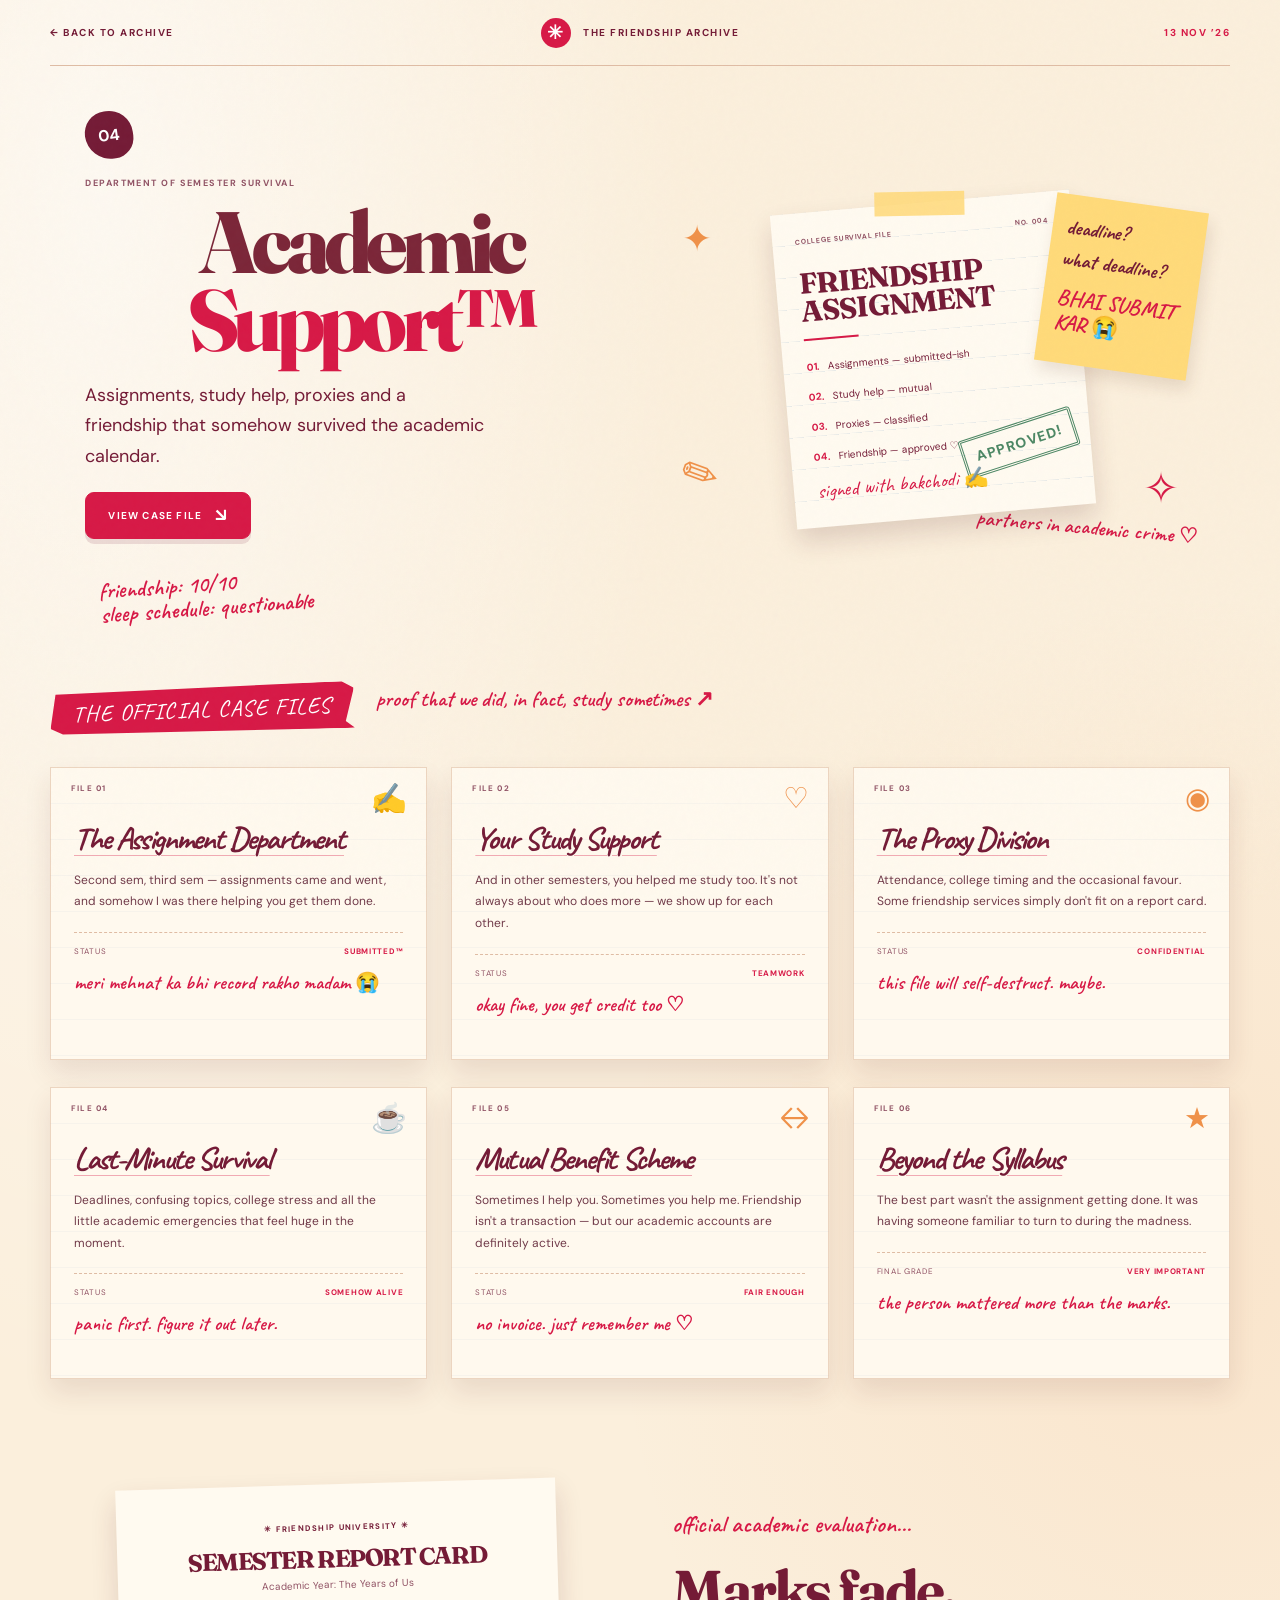
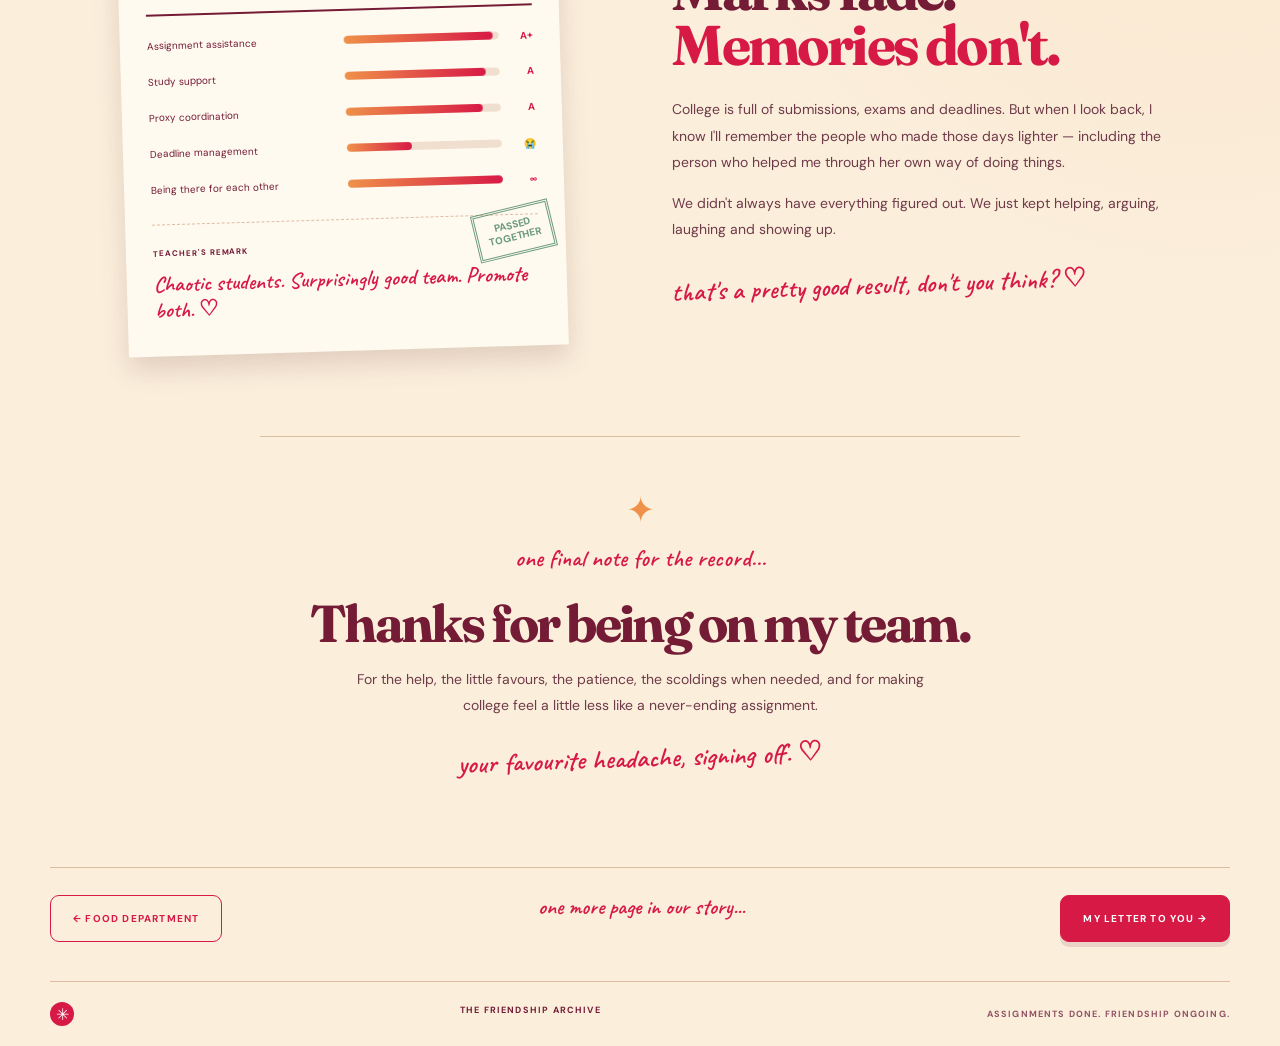
==== commit 58694e2f: "final update" ====
--- a/pages/academics.html
+++ b/pages/academics.html
@@ -277,7 +277,7 @@
     <nav class="academic-navigation" aria-label="Memory navigation">
       <a href="food.html" class="academic-button academic-button-outline">← FOOD DEPARTMENT</a>
       <p class="academic-handwriting">one more page in our story...</p>
-      <a href="letter.html" class="academic-button">NEXT MEMORY →</a>
+      <a href="letter.html" class="academic-button">MY LETTER TO YOU →</a>
     </nav>
   </main>
 
